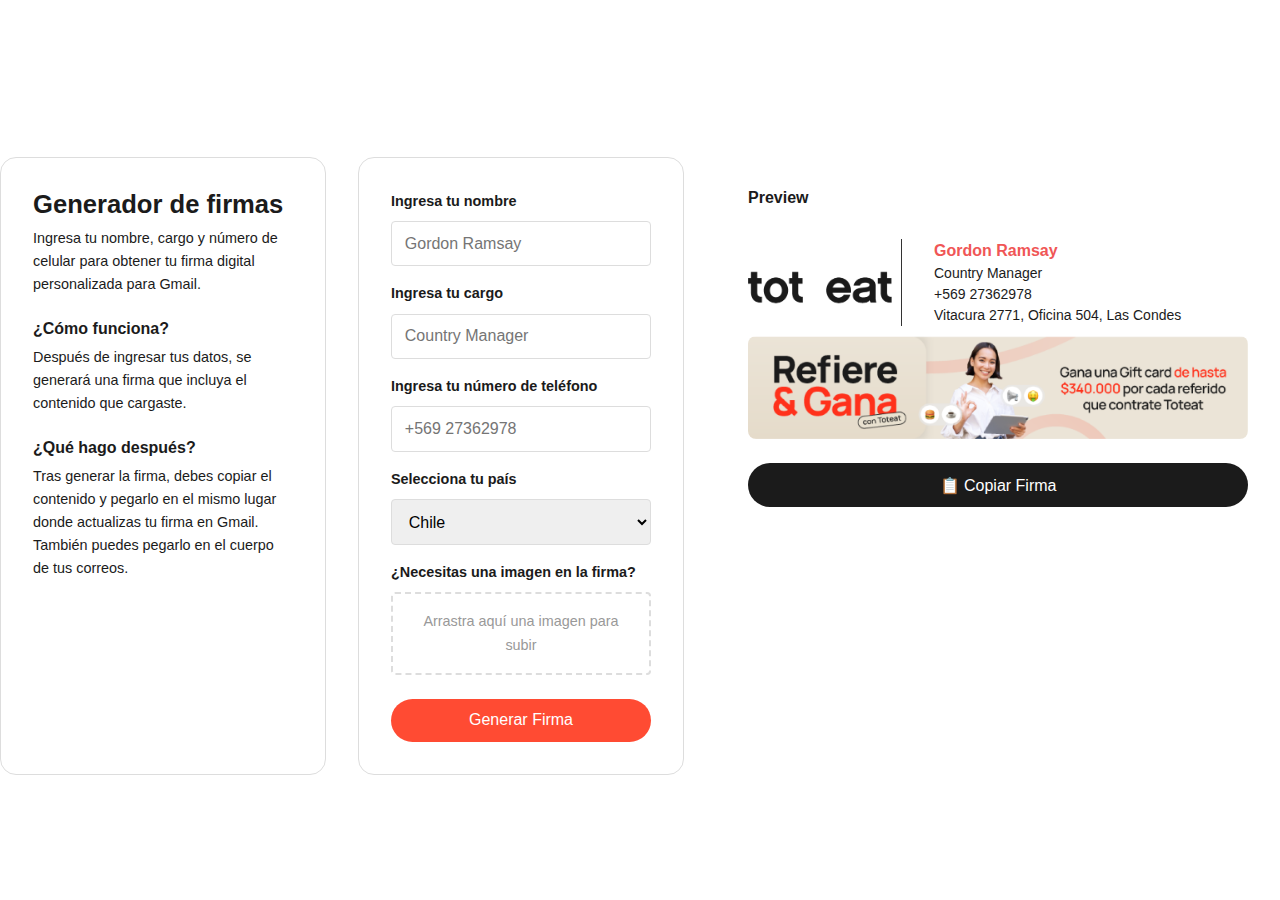
==== index.html @ 79426bbb "Prueba: Cambio imagenes dinámicas con dropdown" ====
<!DOCTYPE html>
<html lang="es">
<head>
  <meta charset="UTF-8">
  <meta name="viewport" content="width=device-width, initial-scale=1.0">
  <meta name="description" content="Generador de firmas personalizadas para Gmail.">
  <link rel="stylesheet" href="styles.css">
  <link rel="shortcut icon" href="img/favicon-firma.png">

  <title>Generador de Firmas | Toteat</title>
</head>
<body>

  <div class="container">
    <div class="info-box">
        <h1>Generador de firmas</h1>
        <p>Ingresa tu nombre, cargo y número de celular para obtener tu firma digital personalizada para Gmail.</p>
        <h3>¿Cómo funciona?</h3>
        <p>Después de ingresar tus datos, se generará una firma que incluya el contenido que cargaste.</p>
        <h3>¿Qué hago después?</h3>
        <p>Tras generar la firma, debes copiar el contenido y pegarlo en el mismo lugar donde actualizas tu firma en Gmail. También puedes pegarlo en el cuerpo de tus correos.</p>
    </div>

    <form class="form-box">

    <label for="nombre"><p>Ingresa tu nombre</p></label>
    <input type="text" id="nombre" placeholder="Gordon Ramsay"  required>

    <label for="cargo"><p>Ingresa tu cargo</p></label>
    <input type="text" id="cargo" placeholder="Country Manager" required>

    <label for="telefono"><p>Ingresa tu número de teléfono</p></label>
    <input type="tel" id="telefono" placeholder="+569 27362978" required>

      <label for="pais"><p>Selecciona tu país</p></label>
      <select id="pais" required>
        <option value="Chile" selected>Chile</option>
        <option value="Colombia">Colombia</option>
        <option value="Mexico">México</option>
        <option value="Argentina">Argentina</option>
        <option value="Peru">Peru</option>
      </select>


        <label for="imagen"><p>¿Necesitas una imagen en la firma?</p></label>
        <div class="file-upload" id="drop-zone">
            <input type="file" id="imagen" accept="image/*">
            <p>Arrastra aquí una imagen para subir</p>

    </div>    

      <button type="button" class="generate-button" onclick="actualizarFirma()">Generar Firma</button>
    </form>
    <div class="preview-container">
        <h3>Preview</h3>
        <div id="firmaPreview">
            <table 
            style="max-width: 500px; 
            font-family: Arial, sans-serif; 
            font-size: 14px; line-height: 1.5; 
            border-collapse: collapse; 
            ">
                <tr style="display: flex; flex-direction: row; gap: 32px;">
                  <!-- Columna izquierda: Logo -->
                  <td style="vertical-align: center; padding-right: 15px; width: 120px; margin-top: 24px;">
                      <img src="img/ANIM_LOGO-TOTEAT-LOOP1.gif" alt="logo-toteat" href="https://www.toteat.com" style="max-width: 146px;">
                  </td>
                  
                  <!-- Columna central: Línea -->
    
                  <td style="border-right: #333 1px solid; width: 2px;">
    
                  </td>
    
                  <!-- Columna derecha: Información personal -->
                  <td style="vertical-align: top; max-width: 290px;">
                    <strong style="color: #f05656; font-size: 16px;" id="firmaNombre">Gordon Ramsay</strong><br>
                    <span style="font-weight: 300; margin: 0;" id="firmaCargo">Country Manager</span><br>
                    <span id="firmaTelefono" style="font-weight: 300; margin: 0;">+569 27362978</span><br>
                    <span id="firmaDireccion" style="font-weight: 300; margin: 0;">Vitacura 2771, Oficina 504, Las Condes</span>
                  </td>
                </tr>
                
                <!-- Fila con la imagen promocional -->
                <tr>
                  <td colspan="3" style="padding-top: 10px;">
                    <img id="firmaImagen" src="img/Referidos-CL.png" width="100%" style="display: block; border-radius: 8px;">
                  </td>
                </tr>
              </table>
        </div>
        <button type="button" class="secondary-button" onclick="copiarFirma()">📋 Copiar Firma</button>
      </div>

</div>



  <script>
    function actualizarFirma() {
      document.getElementById('firmaNombre').textContent = document.getElementById('nombre').value;
      document.getElementById('firmaTelefono').textContent = document.getElementById('telefono').value;
      document.getElementById('firmaCargo').textContent = document.getElementById('cargo').value;

      let direcciones = {
        'Chile': 'Av. Vitacura 2771, Oficina 504, Las Condes, Chile.',
        'Colombia': 'Carrera 11B #99-25, Torre 2 Piso 8. Wework calle 99, Bogotá.',
        'Mexico': 'Av. P.º de la Reforma 222 Piso 18, Juárez, Cuauhtémoc, 06600 CDMX.'
      };

      let pais = document.getElementById('pais').value;
      document.getElementById('firmaDireccion').textContent = direcciones[pais] || ' ';
    }

    function copiarFirma() {
      const firmaHTML = document.getElementById('firmaPreview').innerHTML;

      navigator.clipboard.write([
        new ClipboardItem({
          'text/html': new Blob([firmaHTML], { type: 'text/html' })
        })
      ]).then(() => {
        alert('Firma copiada con éxito!');
      }).catch(() => {
        alert('Error al copiar la firma.');
      });
    }

    document.getElementById('imagen').addEventListener('change', actualizarImagenFirma);
    document.getElementById('drop-zone').addEventListener('dragover', (event) => {
    event.preventDefault();
    event.target.style.border = "2px dashed #f05656"; 
    });

    document.getElementById('drop-zone').addEventListener('dragleave', (event) => {
    event.preventDefault();
    event.target.style.border = "2px dashed #dddddd"; 
    }); 

    document.getElementById('drop-zone').addEventListener('drop', (event) => {
    event.preventDefault();
    event.target.style.border = "2px dashed #dddddd";

    const file = event.dataTransfer.files[0];
    if (file) {
        document.getElementById('imagen').files = event.dataTransfer.files; // Asignar el archivo al input
        actualizarImagenFirma({ target: document.getElementById('imagen') });
    }
});

function actualizarImagenFirma(event) {
    const file = event.target.files[0];
    if (file) {
        const reader = new FileReader();

        reader.onload = function(e) {
            let firmaImagen = document.getElementById('firmaImagen');

            if (!firmaImagen) {
                firmaImagen = document.createElement('img');
                firmaImagen.id = 'firmaImagen';
                firmaImagen.style.maxWidth = '150px';
                firmaImagen.style.marginTop = '10px';
                document.getElementById('firmaPreview').appendChild(firmaImagen);
            }

            firmaImagen.src = e.target.result;
        };

        reader.readAsDataURL(file);
    } else {
        const firmaImagen = document.getElementById('firmaImagen');
        if (firmaImagen) {
            firmaImagen.remove();
        }
    }
}

function actualizarImagenFirmaOpciones() {
    let imagenesReferidos = {
        'Chile': 'img/Referidos-CL.png',
        'Mexico': 'img/Referidos-MX.png',
        'Colombia': 'img/Referidos-CO.png',
        'Peru': 'img/Referidos-PE.png',
        'Argentina': 'img/Referidos-AR.png'
    };

    let paisSeleccionado = document.getElementById('pais').value;
    let firmaImagen = document.getElementById('firmaImagen');

    if (firmaImagen && imagenesReferidos[paisSeleccionado]) {
        firmaImagen.src = imagenesReferidos[paisSeleccionado];
    }
}

document.getElementById('pais').addEventListener('change', actualizarImagenFirmaOpciones);


  </script>

</body>
</html>
---- styles.css ----
/* Global Styles */

h1 {
    font-size: 1.6rem;
    margin-bottom: 0.5rem;
  }
  
h3 {
    font-size: 1.0rem;
    margin-top: 1.5rem;
    margin-bottom: 0.5rem;
  }

p {
    font-size: 0.9rem;
    line-height: 1.6;
  }
  
 #drop-zone p {
    border: none;
    pointer-events: none;
 } 

  

* {
    margin: 0;
    padding: 0;
    box-sizing: border-box;
  }
  
  body {
    font-family: 'Manrope', sans-serif;
    background-color: #FFFFFF;
    color: #1b1b1b;
    display: flex;
    justify-content: center;
    align-items: center;
    min-height: 100vh;
    margin: 0;
  }
  
  .container {
    display: flex;
    gap: 2rem;
    max-width: 1280px;
    padding-top: 2rem;
  }

    .preview-container {
    display: flex;
    flex-direction: column;
    gap: 24px;
    padding: 2rem;
  }

  .preview-container h3 {
    margin-top: 0;
  }
  
  .info-box, .form-box {
    background: #fff;
    border-radius: 16px;
    padding: 32px;
    flex: 1;
    border: solid 1px #DDDDDD;
  }
  
  .form-box label {
    font-size: 1rem;
    font-weight: bold;
    margin-bottom: 0.5rem;
    display: block;
  }
  
  .form-box input,
  .form-box select {
    width: 100%;
    padding: 0.8rem;
    margin-bottom: 1rem;
    border: 1px solid #ddd;
    border-radius: 4px;
    font-size: 1rem;
  }
  
  .form-box .file-upload {
    border: 2px dashed #ddd;
    padding: 1rem;
    text-align: center;
    border-radius: 4px;
    color: #999;
    cursor: pointer;
    margin-top: 6px;
    margin-bottom: 24px;
  }
  
  .form-box .file-upload input {
    display: none;
  }
  
  .form-box .file-upload span {
    display: block;
  }
  
  .generate-button {
    width: 100%;
    padding: 0.8rem;
    background-color: #FF4B33;
    color: #fff;
    border: none;
    border-radius: 1500px;
    font-size: 1rem;
    cursor: pointer;
    transition: background-color 0.3s;
    font-weight: 500;
  }
  
  .generate-button:hover {
    background-color: #FFA099;
  }
  
  .secondary-button {
    width: 100%;
    padding: 0.8rem;
    background-color: #1b1b1b;
    color: #fff;
    border: none;
    border-radius: 1500px;
    font-size: 1rem;
    cursor: pointer;
    transition: background-color 0.3s;
    font-weight: 500;
  }

  .secondary-button:hover {
    background-color: #353535;
  }

  .flex-vertical-6px {
    display: flex;
    flex-direction: column;
    gap: 6px;
  }

  .flex-vertical-12px {
    display: flex;
    flex-direction: column;
    gap: 12px;
  }
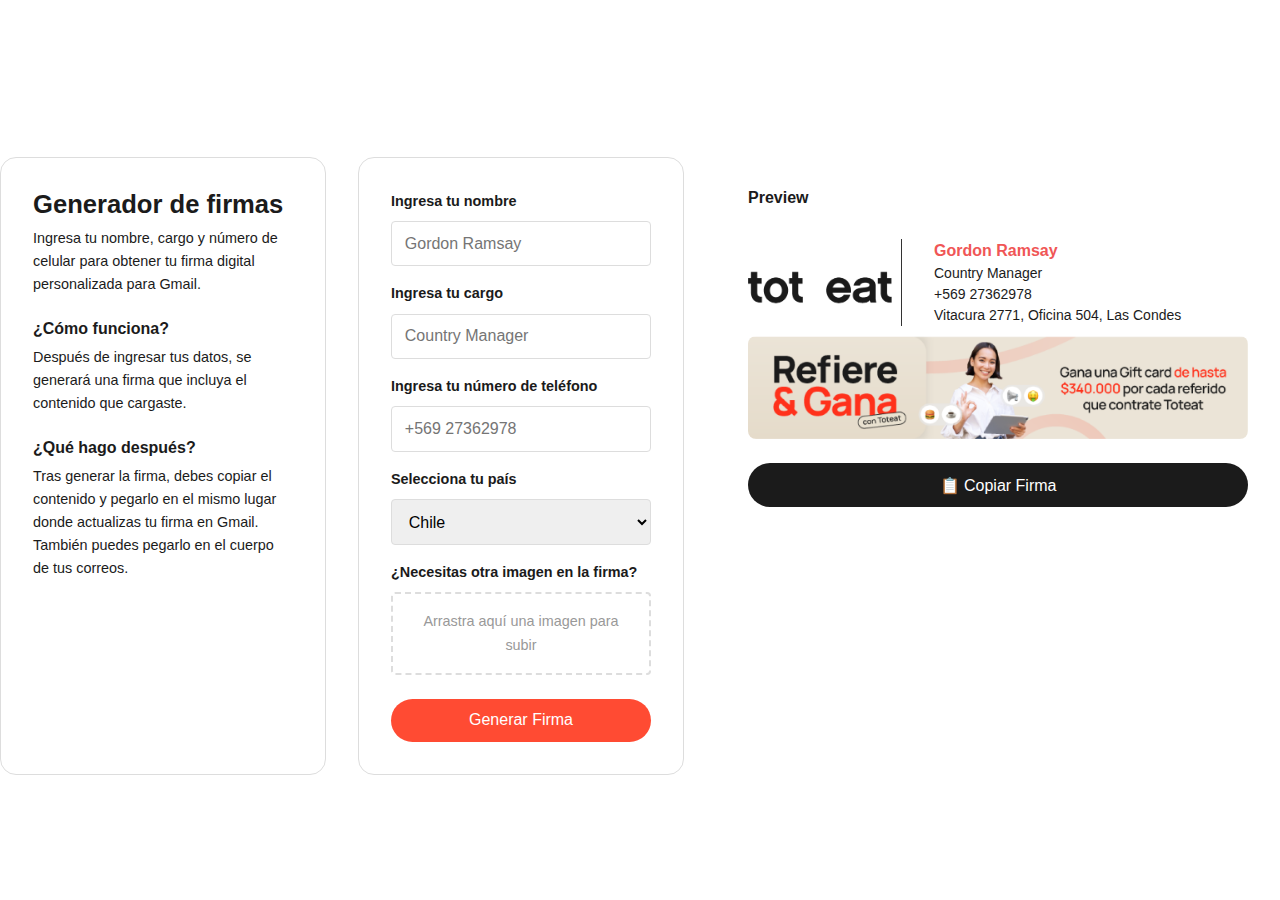
==== commit 9a1951db: "Update index.html" ====
--- a/index.html
+++ b/index.html
@@ -42,7 +42,7 @@
       </select>
 
 
-        <label for="imagen"><p>¿Necesitas una imagen en la firma?</p></label>
+        <label for="imagen"><p>¿Necesitas otra imagen en la firma?</p></label>
         <div class="file-upload" id="drop-zone">
             <input type="file" id="imagen" accept="image/*">
             <p>Arrastra aquí una imagen para subir</p>
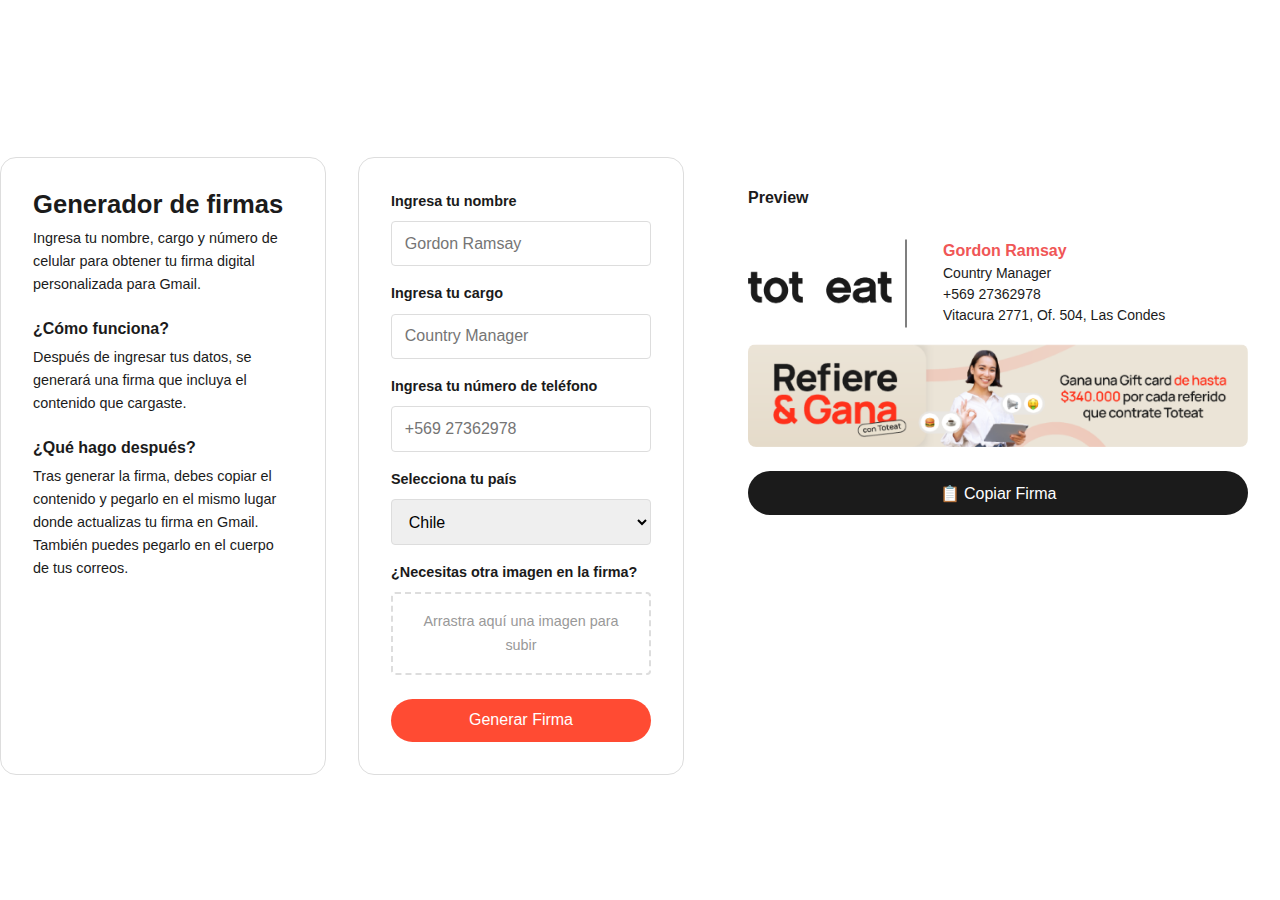
==== commit 46fa69bd: "Ajutes firma Gmail después de testeo" ====
--- a/index.html
+++ b/index.html
@@ -60,16 +60,16 @@
             font-size: 14px; line-height: 1.5; 
             border-collapse: collapse; 
             ">
-                <tr style="display: flex; flex-direction: row; gap: 32px;">
+                <tr style="display: flex; flex-direction: row; vertical-align: center;">
                   <!-- Columna izquierda: Logo -->
-                  <td style="vertical-align: center; padding-right: 15px; width: 120px; margin-top: 24px;">
+                  <td style="vertical-align: center; padding-right: 15px; width: 120px; margin-top: 24px; border-right: 16px;">
                       <img src="img/ANIM_LOGO-TOTEAT-LOOP1.gif" alt="logo-toteat" href="https://www.toteat.com" style="max-width: 146px;">
                   </td>
                   
                   <!-- Columna central: Línea -->
     
-                  <td style="border-right: #333 1px solid; width: 2px;">
-    
+                  <td style="width: 15%; text-align: center;">
+                    <img src="img/linea-separadora.png" alt="linea separadora">
                   </td>
     
                   <!-- Columna derecha: Información personal -->
@@ -77,14 +77,14 @@
                     <strong style="color: #f05656; font-size: 16px;" id="firmaNombre">Gordon Ramsay</strong><br>
                     <span style="font-weight: 300; margin: 0;" id="firmaCargo">Country Manager</span><br>
                     <span id="firmaTelefono" style="font-weight: 300; margin: 0;">+569 27362978</span><br>
-                    <span id="firmaDireccion" style="font-weight: 300; margin: 0;">Vitacura 2771, Oficina 504, Las Condes</span>
+                    <span id="firmaDireccion" style="font-weight: 300; margin: 0;">Vitacura 2771, Of. 504, Las Condes</span>
                   </td>
                 </tr>
                 
                 <!-- Fila con la imagen promocional -->
                 <tr>
                   <td colspan="3" style="padding-top: 10px;">
-                    <img id="firmaImagen" src="img/Referidos-CL.png" width="100%" style="display: block; border-radius: 8px;">
+                    <a id="urlLanding" href="#"><img id="firmaImagen" src="img/Referidos-CL.png" width="100%" style="display: block; border-radius: 8px;"></a>
                   </td>
                 </tr>
               </table>
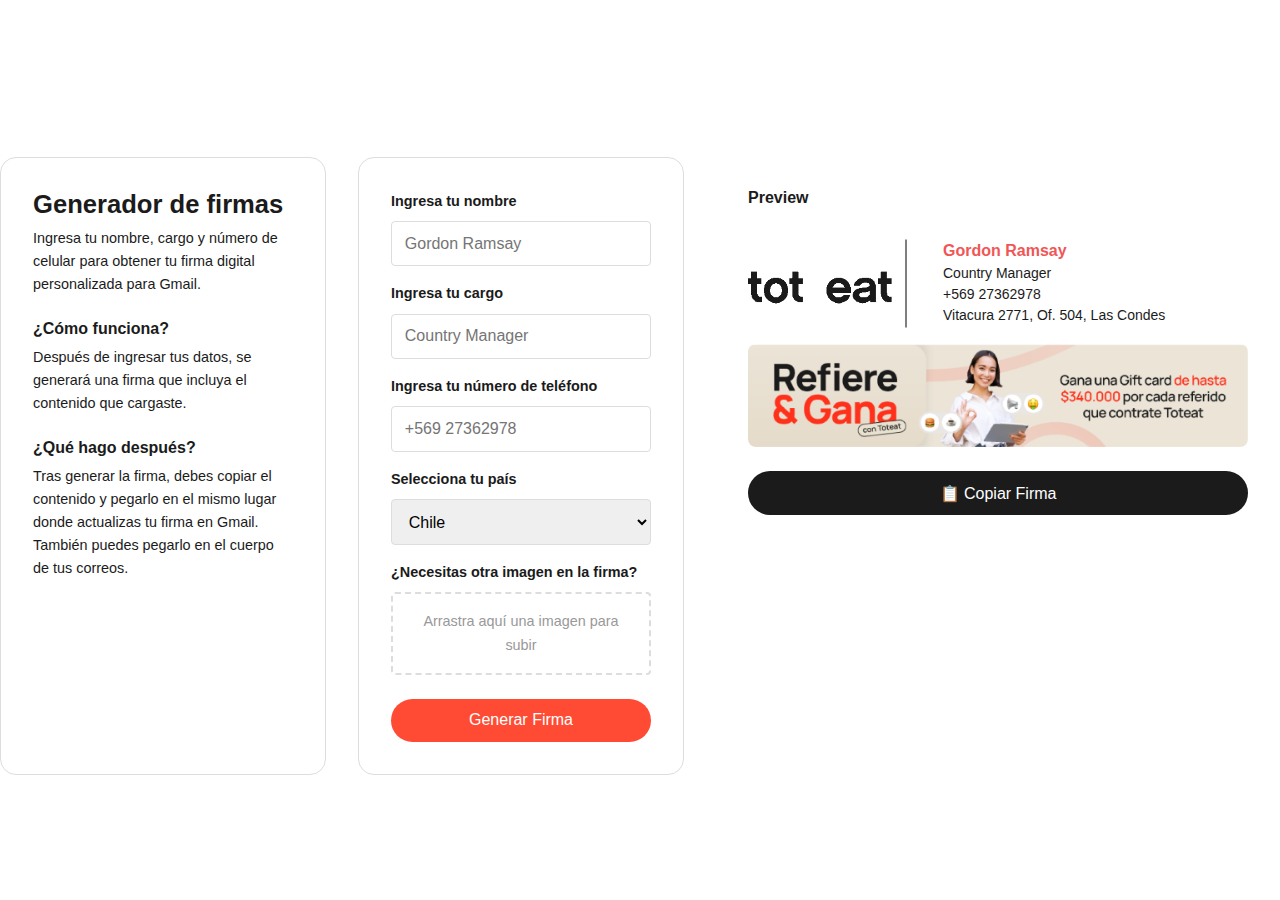
==== commit 6cc2012b: "size test" ====
--- a/index.html
+++ b/index.html
@@ -110,6 +110,8 @@
 
       let pais = document.getElementById('pais').value;
       document.getElementById('firmaDireccion').textContent = direcciones[pais] || ' ';
+
+      actualizarImagenFirmaOpciones();
     }
 
     function copiarFirma() {
@@ -184,13 +186,26 @@
         'Peru': 'img/Referidos-PE.png',
         'Argentina': 'img/Referidos-AR.png'
     };
+    let urlsReferidos = {
+        'Chile': 'https://referido.toteat.com/chile',
+        'Mexico': 'https://referido.toteat.com/mexico',
+        'Colombia': 'https://referido.toteat.com/colombia',
+        'Peru': 'https://referido.toteat.com/peru',
+        'Argentina': 'https://referido.toteat.com/argentina'
+    };
 
     let paisSeleccionado = document.getElementById('pais').value;
     let firmaImagen = document.getElementById('firmaImagen');
-
-    if (firmaImagen && imagenesReferidos[paisSeleccionado]) {
-        firmaImagen.src = imagenesReferidos[paisSeleccionado];
-    }
+    let urlLanding = document.getElementById('urlLanding');
+
+    if (firmaImagen) {
+            firmaImagen.src = imagenesReferidos[paisSeleccionado];
+        }
+
+        if (urlLanding) {
+            urlLanding.href = urlsReferidos[paisSeleccionado];
+            urlLanding.target = "_blank";
+        }
 }
 
 document.getElementById('pais').addEventListener('change', actualizarImagenFirmaOpciones);
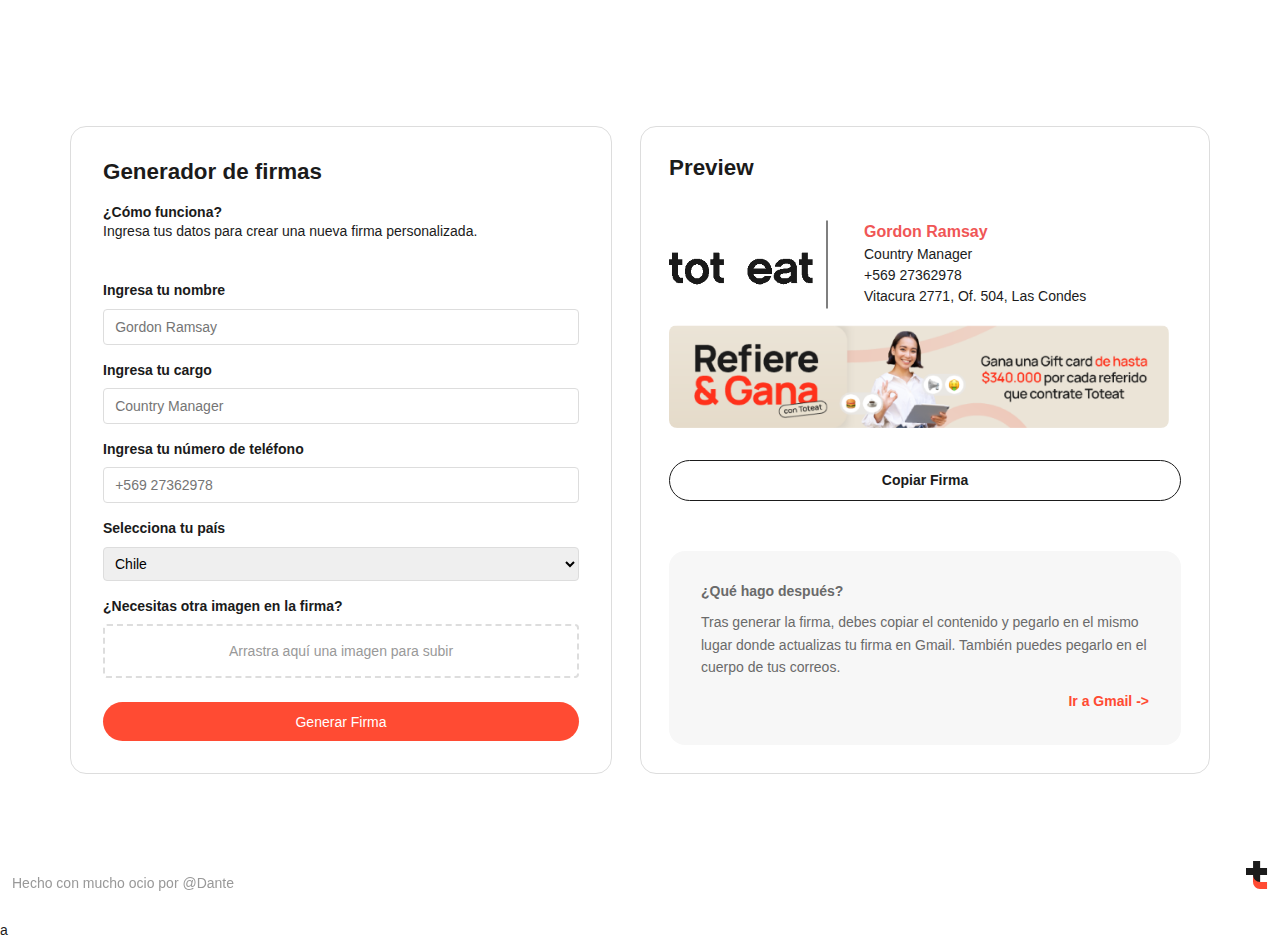
==== commit f0d9aaad: "Mobile versiones + extras" ====
--- a/index.html
+++ b/index.html
@@ -11,49 +11,51 @@
 </head>
 <body>
 
+<div class="section">
   <div class="container">
-    <div class="info-box">
-        <h1>Generador de firmas</h1>
-        <p>Ingresa tu nombre, cargo y número de celular para obtener tu firma digital personalizada para Gmail.</p>
+    <form class="form-box">
+      <div class="container-informacion">
+      <h1>Generador de firmas</h1>
+      <div>
         <h3>¿Cómo funciona?</h3>
-        <p>Después de ingresar tus datos, se generará una firma que incluya el contenido que cargaste.</p>
-        <h3>¿Qué hago después?</h3>
-        <p>Tras generar la firma, debes copiar el contenido y pegarlo en el mismo lugar donde actualizas tu firma en Gmail. También puedes pegarlo en el cuerpo de tus correos.</p>
-    </div>
-
-    <form class="form-box">
-
-    <label for="nombre"><p>Ingresa tu nombre</p></label>
-    <input type="text" id="nombre" placeholder="Gordon Ramsay"  required>
-
-    <label for="cargo"><p>Ingresa tu cargo</p></label>
-    <input type="text" id="cargo" placeholder="Country Manager" required>
-
-    <label for="telefono"><p>Ingresa tu número de teléfono</p></label>
-    <input type="tel" id="telefono" placeholder="+569 27362978" required>
-
+        <p>Ingresa tus datos para crear una nueva firma personalizada.</p>
+      </div>
+     
+      </div>
+  
+      <label for="nombre"><p>Ingresa tu nombre</p></label>
+      <input type="text" id="nombre" placeholder="Gordon Ramsay"  required>
+  
+      <label for="cargo"><p>Ingresa tu cargo</p></label>
+      <input type="text" id="cargo" placeholder="Country Manager" required>
+  
+      <label for="telefono"><p>Ingresa tu número de teléfono</p></label>
+      <input type="tel" id="telefono" placeholder="+569 27362978" required>
+  
       <label for="pais"><p>Selecciona tu país</p></label>
       <select id="pais" required>
-        <option value="Chile" selected>Chile</option>
-        <option value="Colombia">Colombia</option>
-        <option value="Mexico">México</option>
-        <option value="Argentina">Argentina</option>
-        <option value="Peru">Peru</option>
+      <option value="Chile" selected>Chile</option>
+      <option value="Colombia">Colombia</option>
+      <option value="Mexico">México</option>
+      <option value="Argentina">Argentina</option>
+      <option value="Peru">Peru</option>
       </select>
-
-
-        <label for="imagen"><p>¿Necesitas otra imagen en la firma?</p></label>
-        <div class="file-upload" id="drop-zone">
-            <input type="file" id="imagen" accept="image/*">
-            <p>Arrastra aquí una imagen para subir</p>
-
-    </div>    
-
-      <button type="button" class="generate-button" onclick="actualizarFirma()">Generar Firma</button>
-    </form>
+  
+  
+          <label for="imagen"><p>¿Necesitas otra imagen en la firma?</p></label>
+          <div class="file-upload" id="drop-zone">
+              <input type="file" id="imagen" accept="image/*">
+              <p>Arrastra aquí una imagen para subir</p>
+  
+      </div>    
+  
+        <button type="button" class="generate-button" onclick="actualizarFirma()">Generar Firma</button>
+      </form>
     <div class="preview-container">
-        <h3>Preview</h3>
+      <div class="flex-vertical-32px">
+        <h1>Preview</h1>
         <div id="firmaPreview">
+          
             <table 
             style="max-width: 500px; 
             font-family: Arial, sans-serif; 
@@ -89,10 +91,19 @@
                 </tr>
               </table>
         </div>
-        <button type="button" class="secondary-button" onclick="copiarFirma()">📋 Copiar Firma</button>
-      </div>
-
+        <button type="button" class="secondary-button" onclick="copiarFirma()"><h4>Copiar Firma</h4></button>
+      </div>
+      
+      <div class="info-container">
+        <h3>¿Qué hago después?</h3>
+        <p class="info-container-text">Tras generar la firma, debes copiar el contenido y pegarlo en el mismo lugar donde actualizas tu firma en Gmail. También puedes pegarlo en el cuerpo de tus correos.</p>
+        <div class="align-left"><p class="terciary-button"><strong><a href="https://gmail.com" target="_blank">Ir a Gmail -></a></strong></p></div>
+      </div>
+        
+      </div>
+  </div>
 </div>
+
 
 
 
@@ -105,7 +116,9 @@
       let direcciones = {
         'Chile': 'Av. Vitacura 2771, Oficina 504, Las Condes, Chile.',
         'Colombia': 'Carrera 11B #99-25, Torre 2 Piso 8. Wework calle 99, Bogotá.',
-        'Mexico': 'Av. P.º de la Reforma 222 Piso 18, Juárez, Cuauhtémoc, 06600 CDMX.'
+        'Mexico': 'Av. P.º de la Reforma 222 Piso 18, Juárez, Cuauhtémoc, 06600 CDMX.',
+        'Peru': 'www.toteat.com',
+        'Argentina': 'www.toteat.com'
       };
 
       let pais = document.getElementById('pais').value;
@@ -209,9 +222,15 @@
 }
 
 document.getElementById('pais').addEventListener('change', actualizarImagenFirmaOpciones);
-
-
-  </script>
-
+</script>
+
+<div class="contenedor-logo-secundario">
+  <img src="img/logo-corto-toteat.svg" alt="logo corto toteat">
+  </div>
+
+<div class="detalle-izq">
+<p>Hecho con mucho ocio por @Dante</p>
+</div>
+a
 </body>
 </html>
--- a/styles.css
+++ b/styles.css
@@ -1,4 +1,24 @@
-/* Global Styles */
+
+body {
+  font-family: 'Manrope', sans-serif;
+  background-color: #FFFFFF;
+  color: #1b1b1b;
+  min-height: 100vh;
+  margin: 0;
+}
+
+* {
+  margin: 0;
+  padding: 0;
+  box-sizing: border-box;
+  font-family: 'Manrope', sans-serif;
+  font-size: 14px;
+}
+
+a {
+  text-decoration: none;
+  color: #FF4B33;
+}
 
 h1 {
     font-size: 1.6rem;
@@ -7,12 +27,15 @@
   
 h3 {
     font-size: 1.0rem;
-    margin-top: 1.5rem;
-    margin-bottom: 0.5rem;
-  }
+
+  }
+
+h4 {
+  font-weight: 600;
+}
 
 p {
-    font-size: 0.9rem;
+    font-size: 1rem;
     line-height: 1.6;
   }
   
@@ -20,50 +43,54 @@
     border: none;
     pointer-events: none;
  } 
-
-  
-
-* {
-    margin: 0;
-    padding: 0;
-    box-sizing: border-box;
-  }
-  
-  body {
-    font-family: 'Manrope', sans-serif;
-    background-color: #FFFFFF;
-    color: #1b1b1b;
-    display: flex;
-    justify-content: center;
-    align-items: center;
-    min-height: 100vh;
-    margin: 0;
-  }
-  
+  
+.section {
+  display: flex;
+  justify-content: center; 
+  align-items: center; 
+  min-height: 100vh;
+}
+
   .container {
     display: flex;
     gap: 2rem;
-    max-width: 1280px;
-    padding-top: 2rem;
-  }
-
-    .preview-container {
-    display: flex;
-    flex-direction: column;
-    gap: 24px;
-    padding: 2rem;
+    max-width: 1140px;
+    /* padding-top: 2rem; */
+  }
+
+  .preview-container {
+  display: flex;
+  flex-direction: column;
+  gap: 32px;
+  padding: 2rem;
+  max-width: 50%;
+  justify-content: space-between;
+  border-radius: 16px;
+  border: #ddd 1px solid;
   }
 
   .preview-container h3 {
     margin-top: 0;
   }
-  
+
+  .container-informacion {
+    display: flex;
+    flex-direction: column;
+    height: 120px;
+    gap: 12px;
+  }
+
+  .text-max-width {
+    max-width: 40%;
+  }
+
   .info-box, .form-box {
     background: #fff;
     border-radius: 16px;
     padding: 32px;
     flex: 1;
     border: solid 1px #DDDDDD;
+    width: 50%;
   }
   
   .form-box label {
@@ -72,6 +99,12 @@
     margin-bottom: 0.5rem;
     display: block;
   }
+
+  input {
+    height: 36px;
+  }
+
+
   
   .form-box input,
   .form-box select {
@@ -83,6 +116,10 @@
     font-size: 1rem;
   }
   
+  .form-box select {
+    padding: 7px;
+  }
+
   .form-box .file-upload {
     border: 2px dashed #ddd;
     padding: 1rem;
@@ -101,6 +138,7 @@
   .form-box .file-upload span {
     display: block;
   }
+
   
   .generate-button {
     width: 100%;
@@ -122,29 +160,106 @@
   .secondary-button {
     width: 100%;
     padding: 0.8rem;
-    background-color: #1b1b1b;
-    color: #fff;
-    border: none;
+    color: #1b1b1b;
+    border: #1b1b1b 1px solid;
     border-radius: 1500px;
     font-size: 1rem;
     cursor: pointer;
     transition: background-color 0.3s;
     font-weight: 500;
+    background-color: unset;
   }
 
   .secondary-button:hover {
     background-color: #353535;
-  }
-
-  .flex-vertical-6px {
-    display: flex;
-    flex-direction: column;
-    gap: 6px;
-  }
-
-  .flex-vertical-12px {
+    color: #f7f7f7;
+  }
+
+  .terciary-button {
+    color: #FF4B33;
+  }
+
+  .info-container {
+    padding: 32px;
+    border-radius: 16px;
+    background-color: #f7f7f7;
+    color: #6a6a6a;
     display: flex;
     flex-direction: column;
     gap: 12px;
   }
-  
+
+  .align-left {
+  width: 100%;
+  justify-content: flex-end;
+  display: flex;
+  
+
+  }
+  .contenedor-logo-secundario {
+    position: fixed;
+    bottom: 8px;
+    right: 12px;
+    z-index: 100;
+  }
+
+  .detalle-izq {
+    position: sticky;
+    bottom: 6px;
+    padding-left: 12px;
+    color:#999;
+  }
+  
+  .flex-vertical-32px {
+    display: flex;
+    flex-direction: column;
+    gap: 32px;
+  }
+  
+/* Responsive breakpoints */
+
+@media only screen and (max-width: 1195px) {
+  .container {
+    display: flex;
+    flex-direction: column;
+    gap: 2rem;
+    align-items: center;
+  }
+
+  body {
+    padding-left: 16px;
+    padding-right: 16px;
+  }
+
+  .preview-container {
+    min-width: 430px;
+  }
+
+  .form-box {
+    min-width: 430px;
+  }
+}
+
+@media only screen and (max-width:1024px) {
+  .detalle-izq {
+     display: none;
+  }
+}
+
+@media only screen and (max-width:441px) {
+  .preview-container, .form-box {
+    min-width: none;
+    width: 100%;
+  }
+}
+
+@media only screen and (max-width: 370px) {
+  .container-informacion {
+    height: 160px;
+  }
+
+  .preview-container {
+    max-width: 100%;
+    padding: 16px;
+  }
+}
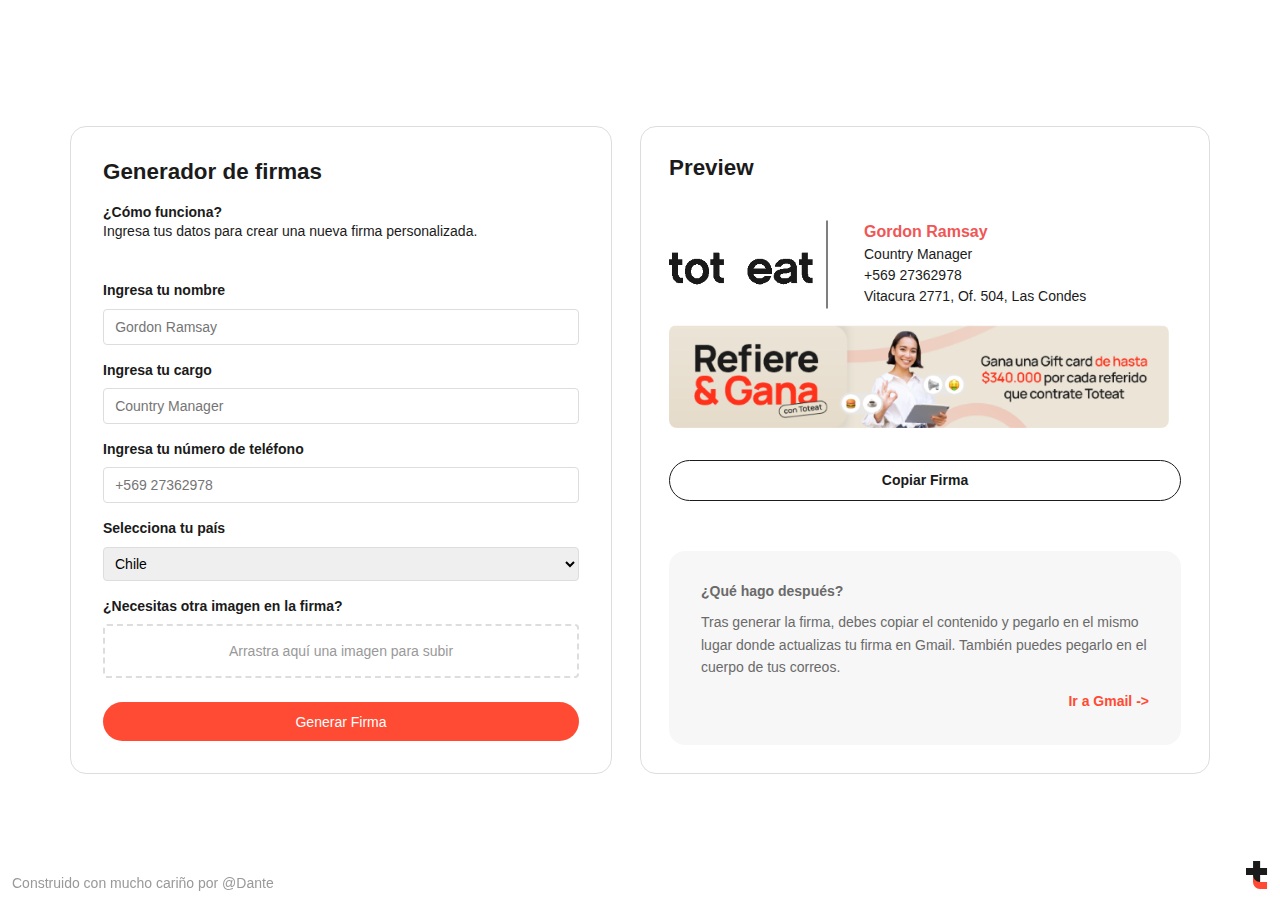
==== commit 7424e8ef: "-a" ====
--- a/index.html
+++ b/index.html
@@ -229,8 +229,8 @@
   </div>
 
 <div class="detalle-izq">
-<p>Hecho con mucho ocio por @Dante</p>
+<p>Construido con mucho cariño por @Dante</p>
 </div>
-a
+
 </body>
 </html>
--- a/styles.css
+++ b/styles.css
@@ -246,20 +246,16 @@
   }
 }
 
-@media only screen and (max-width:441px) {
-  .preview-container, .form-box {
-    min-width: none;
-    width: 100%;
-  }
-}
+
 
 @media only screen and (max-width: 370px) {
   .container-informacion {
     height: 160px;
   }
 
-  .preview-container {
+  .preview-container, .form-box {
     max-width: 100%;
     padding: 16px;
-  }
-}
+    border: 0;
+  }
+}
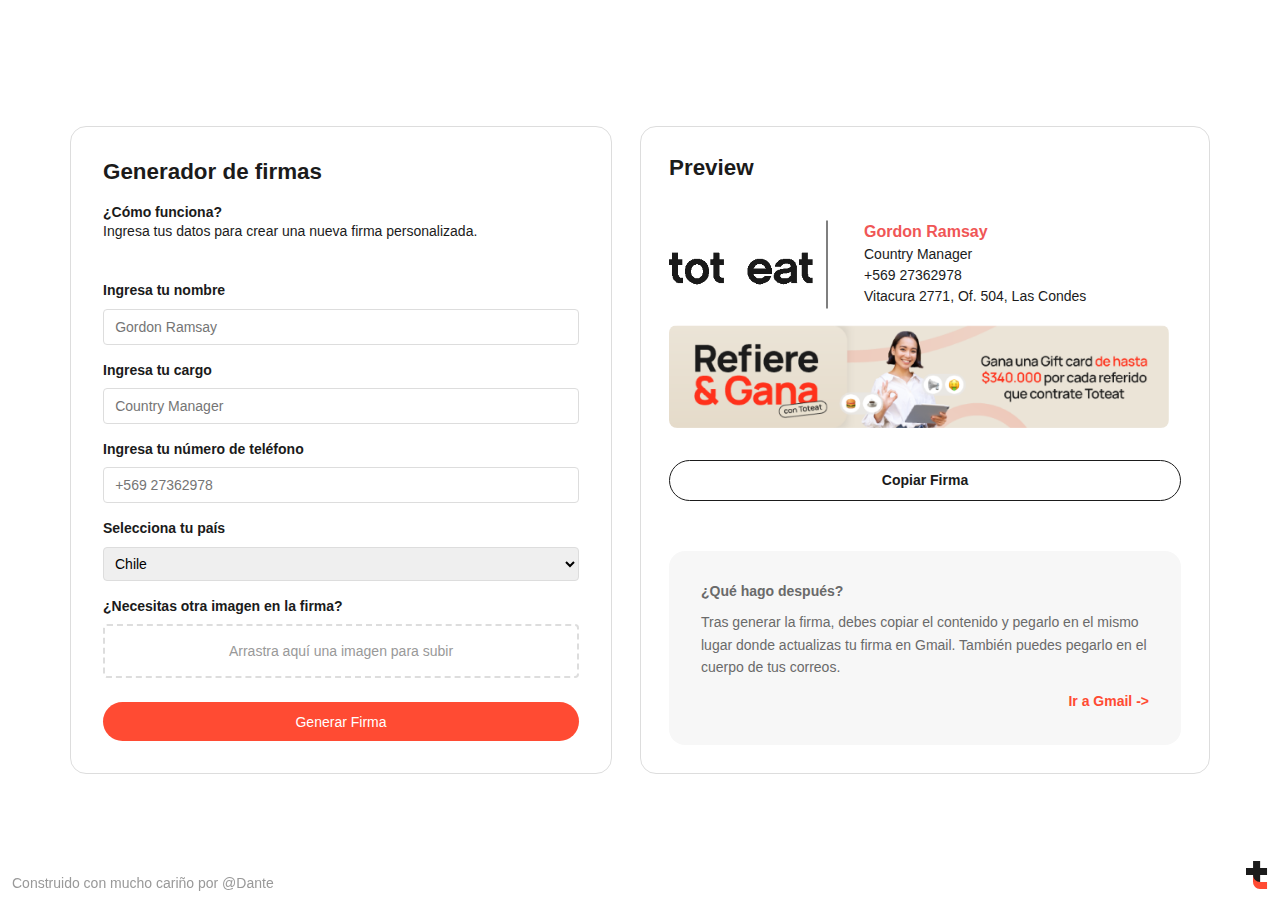
==== commit 4cc254e7: "Prettier + .gitignore" ====
--- a/index.html
+++ b/index.html
@@ -1,236 +1,323 @@
 <!DOCTYPE html>
 <html lang="es">
-<head>
-  <meta charset="UTF-8">
-  <meta name="viewport" content="width=device-width, initial-scale=1.0">
-  <meta name="description" content="Generador de firmas personalizadas para Gmail.">
-  <link rel="stylesheet" href="styles.css">
-  <link rel="shortcut icon" href="img/favicon-firma.png">
-
-  <title>Generador de Firmas | Toteat</title>
-</head>
-<body>
-
-<div class="section">
-  <div class="container">
-    <form class="form-box">
-      <div class="container-informacion">
-      <h1>Generador de firmas</h1>
-      <div>
-        <h3>¿Cómo funciona?</h3>
-        <p>Ingresa tus datos para crear una nueva firma personalizada.</p>
-      </div>
-     
-      </div>
-  
-      <label for="nombre"><p>Ingresa tu nombre</p></label>
-      <input type="text" id="nombre" placeholder="Gordon Ramsay"  required>
-  
-      <label for="cargo"><p>Ingresa tu cargo</p></label>
-      <input type="text" id="cargo" placeholder="Country Manager" required>
-  
-      <label for="telefono"><p>Ingresa tu número de teléfono</p></label>
-      <input type="tel" id="telefono" placeholder="+569 27362978" required>
-  
-      <label for="pais"><p>Selecciona tu país</p></label>
-      <select id="pais" required>
-      <option value="Chile" selected>Chile</option>
-      <option value="Colombia">Colombia</option>
-      <option value="Mexico">México</option>
-      <option value="Argentina">Argentina</option>
-      <option value="Peru">Peru</option>
-      </select>
-  
-  
+  <head>
+    <meta charset="UTF-8" />
+    <meta name="viewport" content="width=device-width, initial-scale=1.0" />
+    <meta
+      name="description"
+      content="Generador de firmas personalizadas para Gmail."
+    />
+    <link rel="stylesheet" href="styles.css" />
+    <link rel="shortcut icon" href="img/favicon-firma.png" />
+
+    <title>Generador de Firmas | Toteat</title>
+  </head>
+  <body>
+    <div class="section">
+      <div class="container">
+        <form class="form-box">
+          <div class="container-informacion">
+            <h1>Generador de firmas</h1>
+            <div>
+              <h3>¿Cómo funciona?</h3>
+              <p>Ingresa tus datos para crear una nueva firma personalizada.</p>
+            </div>
+          </div>
+
+          <label for="nombre"><p>Ingresa tu nombre</p></label>
+          <input type="text" id="nombre" placeholder="Gordon Ramsay" required />
+
+          <label for="cargo"><p>Ingresa tu cargo</p></label>
+          <input
+            type="text"
+            id="cargo"
+            placeholder="Country Manager"
+            required
+          />
+
+          <label for="telefono"><p>Ingresa tu número de teléfono</p></label>
+          <input
+            type="tel"
+            id="telefono"
+            placeholder="+569 27362978"
+            required
+          />
+
+          <label for="pais"><p>Selecciona tu país</p></label>
+          <select id="pais" required>
+            <option value="Chile" selected>Chile</option>
+            <option value="Colombia">Colombia</option>
+            <option value="Mexico">México</option>
+            <option value="Argentina">Argentina</option>
+            <option value="Peru">Peru</option>
+          </select>
+
           <label for="imagen"><p>¿Necesitas otra imagen en la firma?</p></label>
           <div class="file-upload" id="drop-zone">
-              <input type="file" id="imagen" accept="image/*">
-              <p>Arrastra aquí una imagen para subir</p>
-  
-      </div>    
-  
-        <button type="button" class="generate-button" onclick="actualizarFirma()">Generar Firma</button>
-      </form>
-    <div class="preview-container">
-      <div class="flex-vertical-32px">
-        <h1>Preview</h1>
-        <div id="firmaPreview">
-          
-            <table 
-            style="max-width: 500px; 
-            font-family: Arial, sans-serif; 
-            font-size: 14px; line-height: 1.5; 
-            border-collapse: collapse; 
-            ">
-                <tr style="display: flex; flex-direction: row; vertical-align: center;">
+            <input type="file" id="imagen" accept="image/*" />
+            <p>Arrastra aquí una imagen para subir</p>
+          </div>
+
+          <button
+            type="button"
+            class="generate-button"
+            onclick="actualizarFirma()"
+          >
+            Generar Firma
+          </button>
+        </form>
+        <div class="preview-container">
+          <div class="flex-vertical-32px">
+            <h1>Preview</h1>
+            <div id="firmaPreview">
+              <table
+                style="
+                  max-width: 500px;
+                  font-family: Arial, sans-serif;
+                  font-size: 14px;
+                  line-height: 1.5;
+                  border-collapse: collapse;
+                "
+              >
+                <tr
+                  style="
+                    display: flex;
+                    flex-direction: row;
+                    vertical-align: center;
+                  "
+                >
                   <!-- Columna izquierda: Logo -->
-                  <td style="vertical-align: center; padding-right: 15px; width: 120px; margin-top: 24px; border-right: 16px;">
-                      <img src="img/ANIM_LOGO-TOTEAT-LOOP1.gif" alt="logo-toteat" href="https://www.toteat.com" style="max-width: 146px;">
+                  <td
+                    style="
+                      vertical-align: center;
+                      padding-right: 15px;
+                      width: 120px;
+                      margin-top: 24px;
+                      border-right: 16px;
+                    "
+                  >
+                    <img
+                      src="img/ANIM_LOGO-TOTEAT-LOOP1.gif"
+                      alt="logo-toteat"
+                      href="https://www.toteat.com"
+                      style="max-width: 146px"
+                    />
                   </td>
-                  
+
                   <!-- Columna central: Línea -->
-    
-                  <td style="width: 15%; text-align: center;">
-                    <img src="img/linea-separadora.png" alt="linea separadora">
+
+                  <td style="width: 15%; text-align: center">
+                    <img
+                      src="img/linea-separadora.png"
+                      alt="linea separadora"
+                    />
                   </td>
-    
+
                   <!-- Columna derecha: Información personal -->
-                  <td style="vertical-align: top; max-width: 290px;">
-                    <strong style="color: #f05656; font-size: 16px;" id="firmaNombre">Gordon Ramsay</strong><br>
-                    <span style="font-weight: 300; margin: 0;" id="firmaCargo">Country Manager</span><br>
-                    <span id="firmaTelefono" style="font-weight: 300; margin: 0;">+569 27362978</span><br>
-                    <span id="firmaDireccion" style="font-weight: 300; margin: 0;">Vitacura 2771, Of. 504, Las Condes</span>
+                  <td style="vertical-align: top; max-width: 290px">
+                    <strong
+                      style="color: #f05656; font-size: 16px"
+                      id="firmaNombre"
+                      >Gordon Ramsay</strong
+                    ><br />
+                    <span style="font-weight: 300; margin: 0" id="firmaCargo"
+                      >Country Manager</span
+                    ><br />
+                    <span id="firmaTelefono" style="font-weight: 300; margin: 0"
+                      >+569 27362978</span
+                    ><br />
+                    <span
+                      id="firmaDireccion"
+                      style="font-weight: 300; margin: 0"
+                      >Vitacura 2771, Of. 504, Las Condes</span
+                    >
                   </td>
                 </tr>
-                
+
                 <!-- Fila con la imagen promocional -->
                 <tr>
-                  <td colspan="3" style="padding-top: 10px;">
-                    <a id="urlLanding" href="#"><img id="firmaImagen" src="img/Referidos-CL.png" width="100%" style="display: block; border-radius: 8px;"></a>
+                  <td colspan="3" style="padding-top: 10px">
+                    <a id="urlLanding" href="#"
+                      ><img
+                        id="firmaImagen"
+                        src="img/Referidos-CL.png"
+                        width="100%"
+                        style="display: block; border-radius: 8px"
+                    /></a>
                   </td>
                 </tr>
               </table>
+            </div>
+            <button
+              type="button"
+              class="secondary-button"
+              onclick="copiarFirma()"
+            >
+              <h4>Copiar Firma</h4>
+            </button>
+          </div>
+
+          <div class="info-container">
+            <h3>¿Qué hago después?</h3>
+            <p class="info-container-text">
+              Tras generar la firma, debes copiar el contenido y pegarlo en el
+              mismo lugar donde actualizas tu firma en Gmail. También puedes
+              pegarlo en el cuerpo de tus correos.
+            </p>
+            <div class="align-left">
+              <p class="terciary-button">
+                <strong
+                  ><a href="https://gmail.com" target="_blank"
+                    >Ir a Gmail -></a
+                  ></strong
+                >
+              </p>
+            </div>
+          </div>
         </div>
-        <button type="button" class="secondary-button" onclick="copiarFirma()"><h4>Copiar Firma</h4></button>
       </div>
-      
-      <div class="info-container">
-        <h3>¿Qué hago después?</h3>
-        <p class="info-container-text">Tras generar la firma, debes copiar el contenido y pegarlo en el mismo lugar donde actualizas tu firma en Gmail. También puedes pegarlo en el cuerpo de tus correos.</p>
-        <div class="align-left"><p class="terciary-button"><strong><a href="https://gmail.com" target="_blank">Ir a Gmail -></a></strong></p></div>
-      </div>
-        
-      </div>
-  </div>
-</div>
-
-
-
-
-  <script>
-    function actualizarFirma() {
-      document.getElementById('firmaNombre').textContent = document.getElementById('nombre').value;
-      document.getElementById('firmaTelefono').textContent = document.getElementById('telefono').value;
-      document.getElementById('firmaCargo').textContent = document.getElementById('cargo').value;
-
-      let direcciones = {
-        'Chile': 'Av. Vitacura 2771, Oficina 504, Las Condes, Chile.',
-        'Colombia': 'Carrera 11B #99-25, Torre 2 Piso 8. Wework calle 99, Bogotá.',
-        'Mexico': 'Av. P.º de la Reforma 222 Piso 18, Juárez, Cuauhtémoc, 06600 CDMX.',
-        'Peru': 'www.toteat.com',
-        'Argentina': 'www.toteat.com'
-      };
-
-      let pais = document.getElementById('pais').value;
-      document.getElementById('firmaDireccion').textContent = direcciones[pais] || ' ';
-
-      actualizarImagenFirmaOpciones();
-    }
-
-    function copiarFirma() {
-      const firmaHTML = document.getElementById('firmaPreview').innerHTML;
-
-      navigator.clipboard.write([
-        new ClipboardItem({
-          'text/html': new Blob([firmaHTML], { type: 'text/html' })
+    </div>
+
+    <script>
+      function actualizarFirma() {
+        document.getElementById('firmaNombre').textContent =
+          document.getElementById('nombre').value
+        document.getElementById('firmaTelefono').textContent =
+          document.getElementById('telefono').value
+        document.getElementById('firmaCargo').textContent =
+          document.getElementById('cargo').value
+
+        let direcciones = {
+          Chile: 'Av. Vitacura 2771, Oficina 504, Las Condes, Chile.',
+          Colombia:
+            'Carrera 11B #99-25, Torre 2 Piso 8. Wework calle 99, Bogotá.',
+          Mexico:
+            'Av. P.º de la Reforma 222 Piso 18, Juárez, Cuauhtémoc, 06600 CDMX.',
+          Peru: 'www.toteat.com',
+          Argentina: 'www.toteat.com',
+        }
+
+        let pais = document.getElementById('pais').value
+        document.getElementById('firmaDireccion').textContent =
+          direcciones[pais] || ' '
+
+        actualizarImagenFirmaOpciones()
+      }
+
+      function copiarFirma() {
+        const firmaHTML = document.getElementById('firmaPreview').innerHTML
+
+        navigator.clipboard
+          .write([
+            new ClipboardItem({
+              'text/html': new Blob([firmaHTML], { type: 'text/html' }),
+            }),
+          ])
+          .then(() => {
+            alert('Firma copiada con éxito!')
+          })
+          .catch(() => {
+            alert('Error al copiar la firma.')
+          })
+      }
+
+      document
+        .getElementById('imagen')
+        .addEventListener('change', actualizarImagenFirma)
+      document
+        .getElementById('drop-zone')
+        .addEventListener('dragover', (event) => {
+          event.preventDefault()
+          event.target.style.border = '2px dashed #f05656'
         })
-      ]).then(() => {
-        alert('Firma copiada con éxito!');
-      }).catch(() => {
-        alert('Error al copiar la firma.');
-      });
-    }
-
-    document.getElementById('imagen').addEventListener('change', actualizarImagenFirma);
-    document.getElementById('drop-zone').addEventListener('dragover', (event) => {
-    event.preventDefault();
-    event.target.style.border = "2px dashed #f05656"; 
-    });
-
-    document.getElementById('drop-zone').addEventListener('dragleave', (event) => {
-    event.preventDefault();
-    event.target.style.border = "2px dashed #dddddd"; 
-    }); 
-
-    document.getElementById('drop-zone').addEventListener('drop', (event) => {
-    event.preventDefault();
-    event.target.style.border = "2px dashed #dddddd";
-
-    const file = event.dataTransfer.files[0];
-    if (file) {
-        document.getElementById('imagen').files = event.dataTransfer.files; // Asignar el archivo al input
-        actualizarImagenFirma({ target: document.getElementById('imagen') });
-    }
-});
-
-function actualizarImagenFirma(event) {
-    const file = event.target.files[0];
-    if (file) {
-        const reader = new FileReader();
-
-        reader.onload = function(e) {
-            let firmaImagen = document.getElementById('firmaImagen');
+
+      document
+        .getElementById('drop-zone')
+        .addEventListener('dragleave', (event) => {
+          event.preventDefault()
+          event.target.style.border = '2px dashed #dddddd'
+        })
+
+      document.getElementById('drop-zone').addEventListener('drop', (event) => {
+        event.preventDefault()
+        event.target.style.border = '2px dashed #dddddd'
+
+        const file = event.dataTransfer.files[0]
+        if (file) {
+          document.getElementById('imagen').files = event.dataTransfer.files // Asignar el archivo al input
+          actualizarImagenFirma({ target: document.getElementById('imagen') })
+        }
+      })
+
+      function actualizarImagenFirma(event) {
+        const file = event.target.files[0]
+        if (file) {
+          const reader = new FileReader()
+
+          reader.onload = function (e) {
+            let firmaImagen = document.getElementById('firmaImagen')
 
             if (!firmaImagen) {
-                firmaImagen = document.createElement('img');
-                firmaImagen.id = 'firmaImagen';
-                firmaImagen.style.maxWidth = '150px';
-                firmaImagen.style.marginTop = '10px';
-                document.getElementById('firmaPreview').appendChild(firmaImagen);
+              firmaImagen = document.createElement('img')
+              firmaImagen.id = 'firmaImagen'
+              firmaImagen.style.maxWidth = '150px'
+              firmaImagen.style.marginTop = '10px'
+              document.getElementById('firmaPreview').appendChild(firmaImagen)
             }
 
-            firmaImagen.src = e.target.result;
-        };
-
-        reader.readAsDataURL(file);
-    } else {
-        const firmaImagen = document.getElementById('firmaImagen');
+            firmaImagen.src = e.target.result
+          }
+
+          reader.readAsDataURL(file)
+        } else {
+          const firmaImagen = document.getElementById('firmaImagen')
+          if (firmaImagen) {
+            firmaImagen.remove()
+          }
+        }
+      }
+
+      function actualizarImagenFirmaOpciones() {
+        let imagenesReferidos = {
+          Chile: 'img/Referidos-CL.png',
+          Mexico: 'img/Referidos-MX.png',
+          Colombia: 'img/Referidos-CO.png',
+          Peru: 'img/Referidos-PE.png',
+          Argentina: 'img/Referidos-AR.png',
+        }
+        let urlsReferidos = {
+          Chile: 'https://referido.toteat.com/chile',
+          Mexico: 'https://referido.toteat.com/mexico',
+          Colombia: 'https://referido.toteat.com/colombia',
+          Peru: 'https://referido.toteat.com/peru',
+          Argentina: 'https://referido.toteat.com/argentina',
+        }
+
+        let paisSeleccionado = document.getElementById('pais').value
+        let firmaImagen = document.getElementById('firmaImagen')
+        let urlLanding = document.getElementById('urlLanding')
+
         if (firmaImagen) {
-            firmaImagen.remove();
-        }
-    }
-}
-
-function actualizarImagenFirmaOpciones() {
-    let imagenesReferidos = {
-        'Chile': 'img/Referidos-CL.png',
-        'Mexico': 'img/Referidos-MX.png',
-        'Colombia': 'img/Referidos-CO.png',
-        'Peru': 'img/Referidos-PE.png',
-        'Argentina': 'img/Referidos-AR.png'
-    };
-    let urlsReferidos = {
-        'Chile': 'https://referido.toteat.com/chile',
-        'Mexico': 'https://referido.toteat.com/mexico',
-        'Colombia': 'https://referido.toteat.com/colombia',
-        'Peru': 'https://referido.toteat.com/peru',
-        'Argentina': 'https://referido.toteat.com/argentina'
-    };
-
-    let paisSeleccionado = document.getElementById('pais').value;
-    let firmaImagen = document.getElementById('firmaImagen');
-    let urlLanding = document.getElementById('urlLanding');
-
-    if (firmaImagen) {
-            firmaImagen.src = imagenesReferidos[paisSeleccionado];
+          firmaImagen.src = imagenesReferidos[paisSeleccionado]
         }
 
         if (urlLanding) {
-            urlLanding.href = urlsReferidos[paisSeleccionado];
-            urlLanding.target = "_blank";
-        }
-}
-
-document.getElementById('pais').addEventListener('change', actualizarImagenFirmaOpciones);
-</script>
-
-<div class="contenedor-logo-secundario">
-  <img src="img/logo-corto-toteat.svg" alt="logo corto toteat">
-  </div>
-
-<div class="detalle-izq">
-<p>Construido con mucho cariño por @Dante</p>
-</div>
-
-</body>
+          urlLanding.href = urlsReferidos[paisSeleccionado]
+          urlLanding.target = '_blank'
+        }
+      }
+
+      document
+        .getElementById('pais')
+        .addEventListener('change', actualizarImagenFirmaOpciones)
+    </script>
+
+    <div class="contenedor-logo-secundario">
+      <img src="img/logo-corto-toteat.svg" alt="logo corto toteat" />
+    </div>
+
+    <div class="detalle-izq">
+      <p>Construido con mucho cariño por @Dante</p>
+    </div>
+  </body>
 </html>
--- a/styles.css
+++ b/styles.css
@@ -1,7 +1,6 @@
-
 body {
   font-family: 'Manrope', sans-serif;
-  background-color: #FFFFFF;
+  background-color: #ffffff;
   color: #1b1b1b;
   min-height: 100vh;
   margin: 0;
@@ -17,48 +16,47 @@
 
 a {
   text-decoration: none;
-  color: #FF4B33;
+  color: #ff4b33;
 }
 
 h1 {
-    font-size: 1.6rem;
-    margin-bottom: 0.5rem;
-  }
-  
+  font-size: 1.6rem;
+  margin-bottom: 0.5rem;
+}
+
 h3 {
-    font-size: 1.0rem;
-
-  }
+  font-size: 1rem;
+}
 
 h4 {
   font-weight: 600;
 }
 
 p {
-    font-size: 1rem;
-    line-height: 1.6;
-  }
-  
- #drop-zone p {
-    border: none;
-    pointer-events: none;
- } 
-  
+  font-size: 1rem;
+  line-height: 1.6;
+}
+
+#drop-zone p {
+  border: none;
+  pointer-events: none;
+}
+
 .section {
   display: flex;
-  justify-content: center; 
-  align-items: center; 
+  justify-content: center;
+  align-items: center;
   min-height: 100vh;
 }
 
-  .container {
-    display: flex;
-    gap: 2rem;
-    max-width: 1140px;
-    /* padding-top: 2rem; */
-  }
-
-  .preview-container {
+.container {
+  display: flex;
+  gap: 2rem;
+  max-width: 1140px;
+  /* padding-top: 2rem; */
+}
+
+.preview-container {
   display: flex;
   flex-direction: column;
   gap: 32px;
@@ -67,155 +65,151 @@
   justify-content: space-between;
   border-radius: 16px;
   border: #ddd 1px solid;
-  }
-
-  .preview-container h3 {
-    margin-top: 0;
-  }
-
-  .container-informacion {
-    display: flex;
-    flex-direction: column;
-    height: 120px;
-    gap: 12px;
-  }
-
-  .text-max-width {
-    max-width: 40%;
-  }
-
-  .info-box, .form-box {
-    background: #fff;
-    border-radius: 16px;
-    padding: 32px;
-    flex: 1;
-    border: solid 1px #DDDDDD;
-    width: 50%;
-  }
-  
-  .form-box label {
-    font-size: 1rem;
-    font-weight: bold;
-    margin-bottom: 0.5rem;
-    display: block;
-  }
-
-  input {
-    height: 36px;
-  }
-
-
-  
-  .form-box input,
-  .form-box select {
-    width: 100%;
-    padding: 0.8rem;
-    margin-bottom: 1rem;
-    border: 1px solid #ddd;
-    border-radius: 4px;
-    font-size: 1rem;
-  }
-  
-  .form-box select {
-    padding: 7px;
-  }
-
-  .form-box .file-upload {
-    border: 2px dashed #ddd;
-    padding: 1rem;
-    text-align: center;
-    border-radius: 4px;
-    color: #999;
-    cursor: pointer;
-    margin-top: 6px;
-    margin-bottom: 24px;
-  }
-  
-  .form-box .file-upload input {
-    display: none;
-  }
-  
-  .form-box .file-upload span {
-    display: block;
-  }
-
-  
-  .generate-button {
-    width: 100%;
-    padding: 0.8rem;
-    background-color: #FF4B33;
-    color: #fff;
-    border: none;
-    border-radius: 1500px;
-    font-size: 1rem;
-    cursor: pointer;
-    transition: background-color 0.3s;
-    font-weight: 500;
-  }
-  
-  .generate-button:hover {
-    background-color: #FFA099;
-  }
-  
-  .secondary-button {
-    width: 100%;
-    padding: 0.8rem;
-    color: #1b1b1b;
-    border: #1b1b1b 1px solid;
-    border-radius: 1500px;
-    font-size: 1rem;
-    cursor: pointer;
-    transition: background-color 0.3s;
-    font-weight: 500;
-    background-color: unset;
-  }
-
-  .secondary-button:hover {
-    background-color: #353535;
-    color: #f7f7f7;
-  }
-
-  .terciary-button {
-    color: #FF4B33;
-  }
-
-  .info-container {
-    padding: 32px;
-    border-radius: 16px;
-    background-color: #f7f7f7;
-    color: #6a6a6a;
-    display: flex;
-    flex-direction: column;
-    gap: 12px;
-  }
-
-  .align-left {
+}
+
+.preview-container h3 {
+  margin-top: 0;
+}
+
+.container-informacion {
+  display: flex;
+  flex-direction: column;
+  height: 120px;
+  gap: 12px;
+}
+
+.text-max-width {
+  max-width: 40%;
+}
+
+.info-box,
+.form-box {
+  background: #fff;
+  border-radius: 16px;
+  padding: 32px;
+  flex: 1;
+  border: solid 1px #dddddd;
+  width: 50%;
+}
+
+.form-box label {
+  font-size: 1rem;
+  font-weight: bold;
+  margin-bottom: 0.5rem;
+  display: block;
+}
+
+input {
+  height: 36px;
+}
+
+.form-box input,
+.form-box select {
+  width: 100%;
+  padding: 0.8rem;
+  margin-bottom: 1rem;
+  border: 1px solid #ddd;
+  border-radius: 4px;
+  font-size: 1rem;
+}
+
+.form-box select {
+  padding: 7px;
+}
+
+.form-box .file-upload {
+  border: 2px dashed #ddd;
+  padding: 1rem;
+  text-align: center;
+  border-radius: 4px;
+  color: #999;
+  cursor: pointer;
+  margin-top: 6px;
+  margin-bottom: 24px;
+}
+
+.form-box .file-upload input {
+  display: none;
+}
+
+.form-box .file-upload span {
+  display: block;
+}
+
+.generate-button {
+  width: 100%;
+  padding: 0.8rem;
+  background-color: #ff4b33;
+  color: #fff;
+  border: none;
+  border-radius: 1500px;
+  font-size: 1rem;
+  cursor: pointer;
+  transition: background-color 0.3s;
+  font-weight: 500;
+}
+
+.generate-button:hover {
+  background-color: #ffa099;
+}
+
+.secondary-button {
+  width: 100%;
+  padding: 0.8rem;
+  color: #1b1b1b;
+  border: #1b1b1b 1px solid;
+  border-radius: 1500px;
+  font-size: 1rem;
+  cursor: pointer;
+  transition: background-color 0.3s;
+  font-weight: 500;
+  background-color: unset;
+}
+
+.secondary-button:hover {
+  background-color: #353535;
+  color: #f7f7f7;
+}
+
+.terciary-button {
+  color: #ff4b33;
+}
+
+.info-container {
+  padding: 32px;
+  border-radius: 16px;
+  background-color: #f7f7f7;
+  color: #6a6a6a;
+  display: flex;
+  flex-direction: column;
+  gap: 12px;
+}
+
+.align-left {
   width: 100%;
   justify-content: flex-end;
   display: flex;
-  
-
-  }
-  .contenedor-logo-secundario {
-    position: fixed;
-    bottom: 8px;
-    right: 12px;
-    z-index: 100;
-  }
-
-  .detalle-izq {
-    position: sticky;
-    bottom: 6px;
-    padding-left: 12px;
-    color:#999;
-  }
-  
-  .flex-vertical-32px {
-    display: flex;
-    flex-direction: column;
-    gap: 32px;
-  }
-  
+}
+.contenedor-logo-secundario {
+  position: fixed;
+  bottom: 8px;
+  right: 12px;
+  z-index: 100;
+}
+
+.detalle-izq {
+  position: sticky;
+  bottom: 6px;
+  padding-left: 12px;
+  color: #999;
+}
+
+.flex-vertical-32px {
+  display: flex;
+  flex-direction: column;
+  gap: 32px;
+}
+
 /* Responsive breakpoints */
 
 @media only screen and (max-width: 1195px) {
@@ -240,20 +234,19 @@
   }
 }
 
-@media only screen and (max-width:1024px) {
+@media only screen and (max-width: 1024px) {
   .detalle-izq {
-     display: none;
-  }
-}
-
-
+    display: none;
+  }
+}
 
 @media only screen and (max-width: 370px) {
   .container-informacion {
     height: 160px;
   }
 
-  .preview-container, .form-box {
+  .preview-container,
+  .form-box {
     max-width: 100%;
     padding: 16px;
     border: 0;
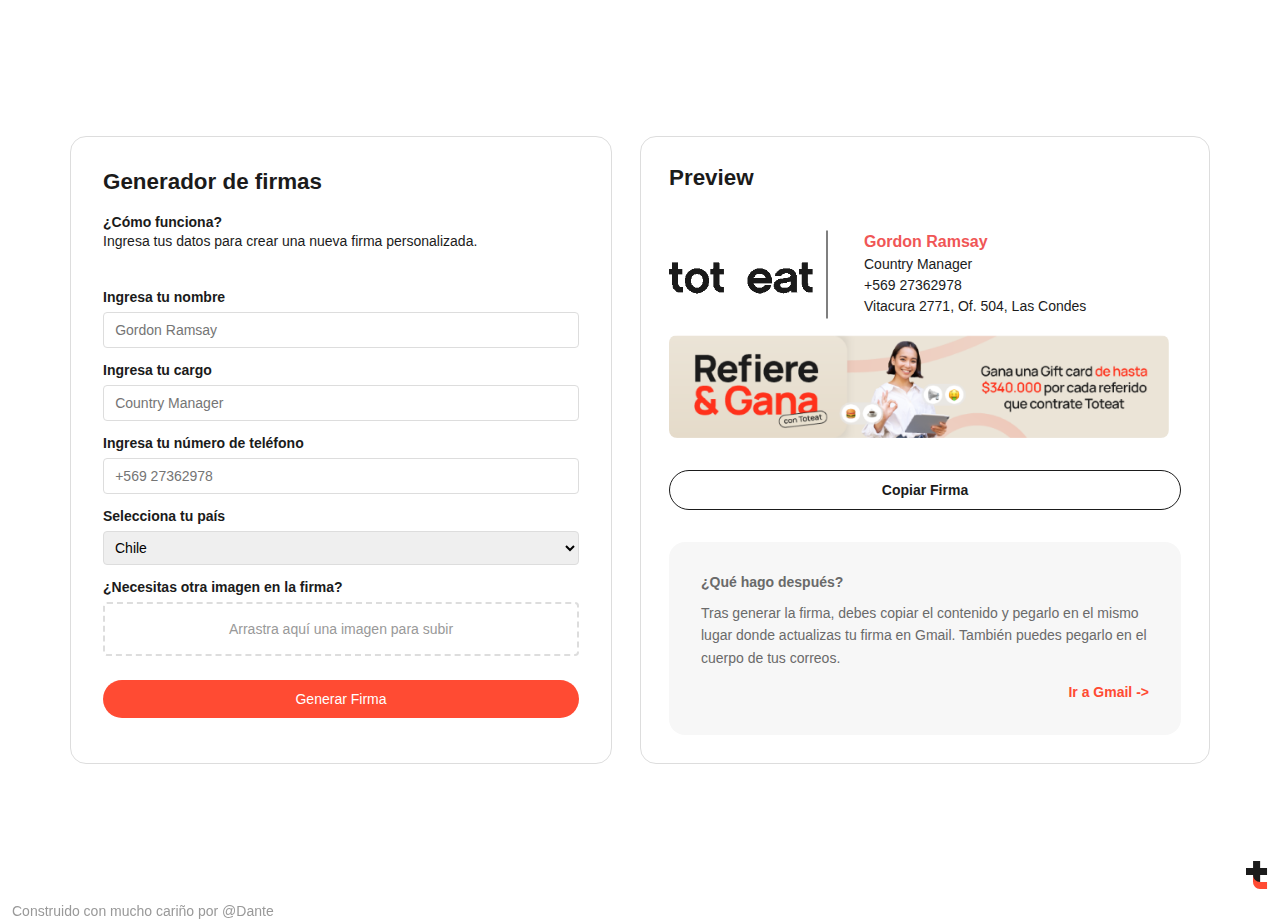
==== commit 18c901db: "Ajustes Responsivos Mobile" ====
--- a/index.html
+++ b/index.html
@@ -24,10 +24,10 @@
             </div>
           </div>
 
-          <label for="nombre"><p>Ingresa tu nombre</p></label>
+          <label for="nombre">Ingresa tu nombre</label>
           <input type="text" id="nombre" placeholder="Gordon Ramsay" required />
 
-          <label for="cargo"><p>Ingresa tu cargo</p></label>
+          <label for="cargo">Ingresa tu cargo</label>
           <input
             type="text"
             id="cargo"
@@ -35,7 +35,7 @@
             required
           />
 
-          <label for="telefono"><p>Ingresa tu número de teléfono</p></label>
+          <label for="telefono">Ingresa tu número de teléfono</label>
           <input
             type="tel"
             id="telefono"
@@ -43,7 +43,7 @@
             required
           />
 
-          <label for="pais"><p>Selecciona tu país</p></label>
+          <label for="pais">Selecciona tu país</label>
           <select id="pais" required>
             <option value="Chile" selected>Chile</option>
             <option value="Colombia">Colombia</option>
@@ -52,7 +52,7 @@
             <option value="Peru">Peru</option>
           </select>
 
-          <label for="imagen"><p>¿Necesitas otra imagen en la firma?</p></label>
+          <label for="imagen">¿Necesitas otra imagen en la firma?</label>
           <div class="file-upload" id="drop-zone">
             <input type="file" id="imagen" accept="image/*" />
             <p>Arrastra aquí una imagen para subir</p>
@@ -312,12 +312,15 @@
         .addEventListener('change', actualizarImagenFirmaOpciones)
     </script>
 
-    <div class="contenedor-logo-secundario">
-      <img src="img/logo-corto-toteat.svg" alt="logo corto toteat" />
-    </div>
-
-    <div class="detalle-izq">
-      <p>Construido con mucho cariño por @Dante</p>
-    </div>
+<footer>
+  <div class="contenedor-logo-secundario">
+    <img src="img/logo-corto-toteat.svg" alt="logo corto toteat" />
+  </div>
+
+  <div class="detalle-izq">
+    <p>Construido con mucho cariño por @Dante</p>
+  </div>
+</footer>
+    
   </body>
 </html>
--- a/styles.css
+++ b/styles.css
@@ -218,6 +218,7 @@
     flex-direction: column;
     gap: 2rem;
     align-items: center;
+    padding-top: 32px;
   }
 
   body {
